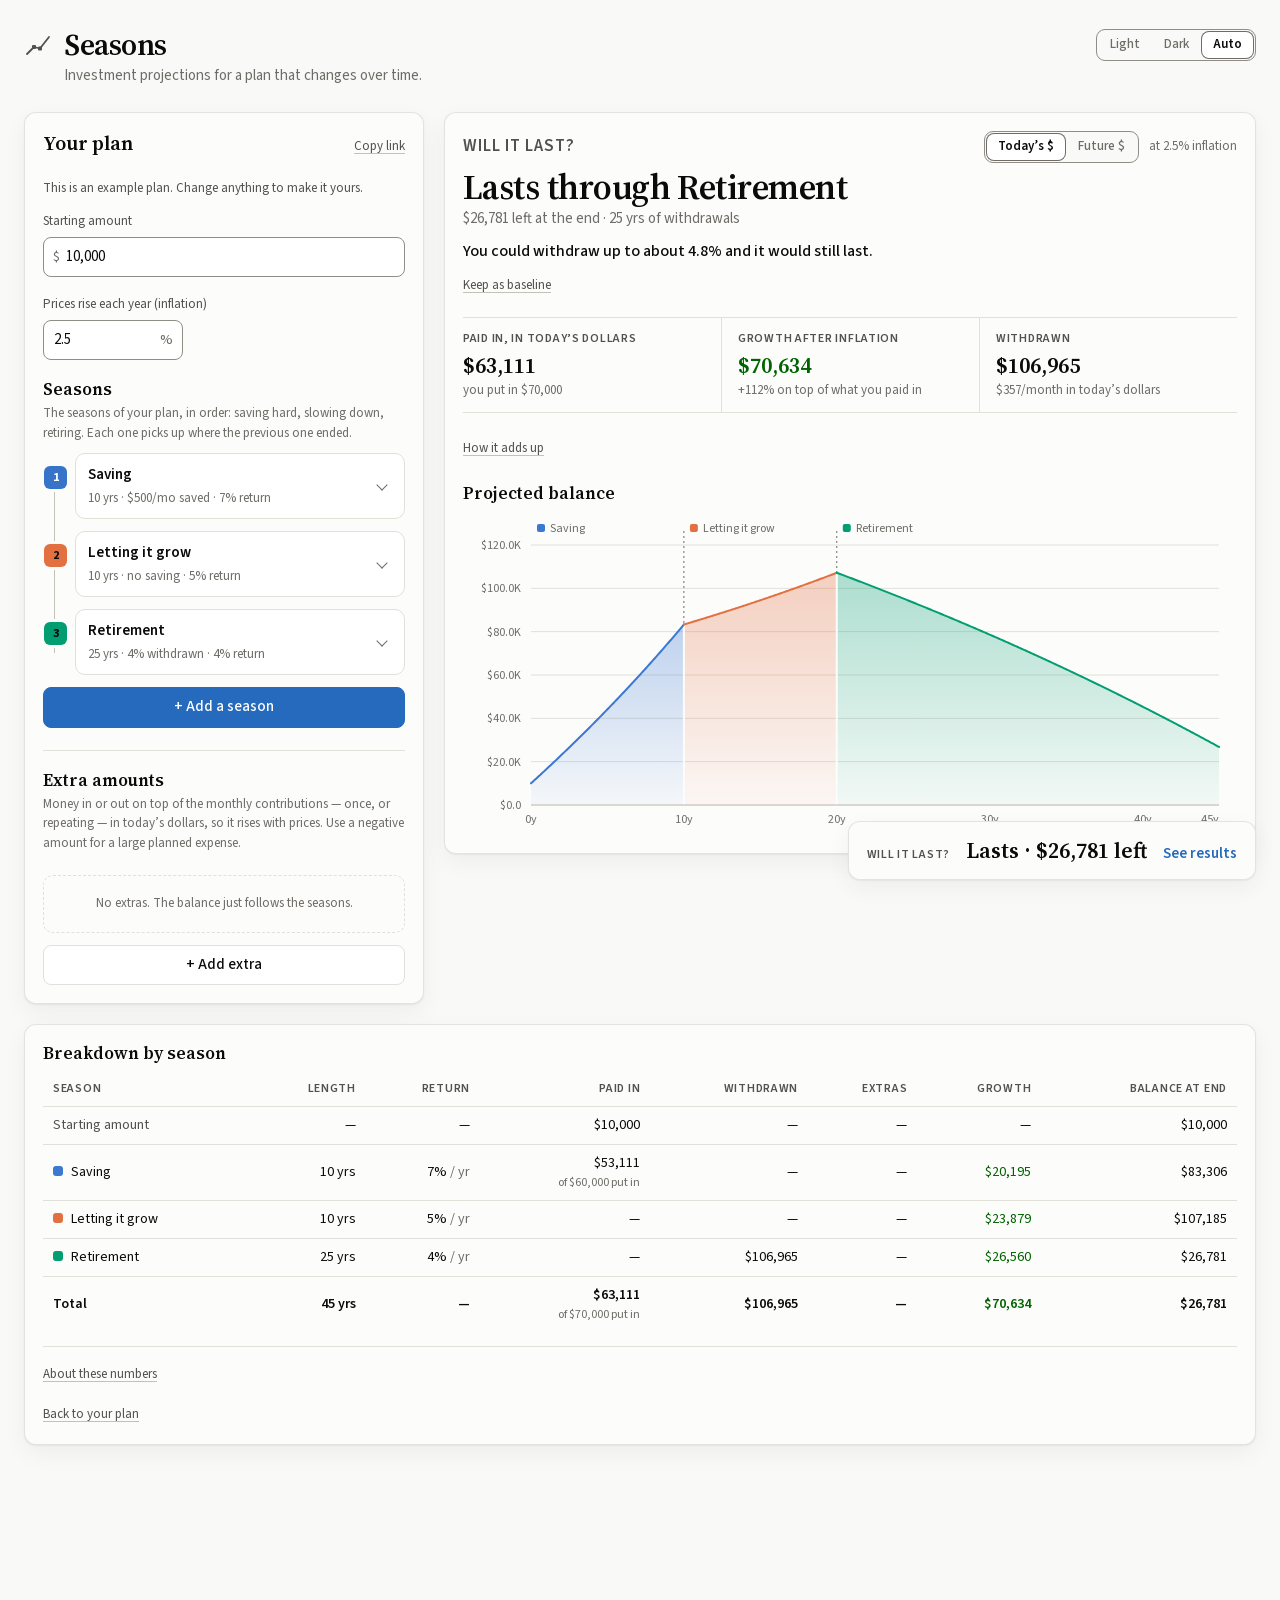
==== index.html @ 6a48aa58 "Fix critique #21 P2: one clock for when (anchored At and the baseline run-out in season terms) Co-Au" ====
<!doctype html>
<html lang="en">
<head>
<meta charset="utf-8">
<meta name="viewport" content="width=device-width, initial-scale=1">
<title>Seasons · Investment projection calculator</title>
<meta name="description" content="Investment projections for a plan that changes over time: save in phases, add lump sums, see where you end up.">
<link rel="preload" href="fonts/source-sans-3-latin.woff2" as="font" type="font/woff2" crossorigin>
<link rel="preload" href="fonts/source-serif-4-latin.woff2" as="font" type="font/woff2" crossorigin>
<!-- ?v= busts browser caches: bump it whenever CSS or JS changes (see CLAUDE.md). -->
<link rel="stylesheet" href="styles.css?v=2026-10-29.7">
<!-- Blocking on purpose: stamps the theme before first paint. -->
<script src="js/theme.js?v=2026-10-29.7"></script>
</head>
<body>

<!-- First Tab stop: straight to the answer, past every season card. -->
<a class="skip-link" href="#results">Skip to results</a>

<!-- A notebook cover, not a toolbar: the name sits on the page itself. -->
<header class="masthead">
  <div class="brand">
    <!-- One line, bending where the plan changes season. Neutral ink: hue means "which period". -->
    <svg class="brand-mark" viewBox="0 0 28 28" width="28" height="28" aria-hidden="true">
      <path d="M3 23 L10 16 L16 17.5 L25 6" fill="none" stroke="currentColor" stroke-width="1.8"
            stroke-linecap="round" stroke-linejoin="round"/>
      <rect x="8" y="14" width="4" height="4" rx="1" fill="currentColor"/>
      <rect x="14" y="15.5" width="4" height="4" rx="1" fill="currentColor"/>
    </svg>
    <h1>Seasons<span class="sr-only">, an investment projection calculator</span></h1>
  </div>
  <p class="tagline">Investment projections for a plan that changes over time.</p>
  <div class="segmented" id="theme-toggle" role="group" aria-label="Color theme">
    <button type="button" data-theme-choice="light" title="Light theme">Light</button>
    <button type="button" data-theme-choice="dark" title="Dark theme">Dark</button>
    <button type="button" data-theme-choice="system" title="Follow the system setting">Auto</button>
  </div>
</header>

<main class="layout">
<!-- The two columns get their own grid, so the pinned results column stops where the plan ends. -->
<div class="layout-cols">

  <section class="panel setup" id="plan" tabindex="-1" aria-labelledby="setup-h">
    <div class="panel-head">
      <h2 id="setup-h">Your plan</h2>
      <span class="panel-actions">
        <button id="undo-link" class="link-btn" type="button" hidden>Undo</button>
        <button id="share-link" class="link-btn" type="button" title="Copy a link that opens this plan (nothing is uploaded)">Copy link</button>
        <button id="reset-btn" class="link-btn" type="button">Start from the example</button>
      </span>
    </div>
    <p class="example-note" id="example-note" hidden>This is an example plan. Change anything to make it yours.</p>
    <!-- While a shared link's plan is on screen, or your own is kept aside after editing one. -->
    <p class="example-note shared-note" id="shared-note" hidden>
      <span id="shared-note-text"></span>
      <button type="button" class="link-btn" id="shared-back">Back to your own plan</button>
      <button type="button" class="link-btn" id="shared-forget" hidden>Forget my old plan</button>
    </p>

    <label class="field">
      <span class="field-label">Starting amount</span>
      <span class="money">
        <span class="affix">$</span>
        <!-- Text, not number: so it can show thousands separators. Formatted on blur. -->
        <input id="starting-amount" type="text" inputmode="decimal" autocomplete="off">
      </span>
    </label>

    <!-- A plan assumption, so it lives with the plan: withdrawals rise with it, and today's dollars use it. -->
    <label class="field inflation-row" id="inflation-field">
      <span class="field-label">Prices rise each year (inflation)</span>
      <span class="pct"><span class="affix">%</span>
        <input id="inflation" type="number" step="0.1" min="0" inputmode="decimal">
      </span>
    </label>

    <div class="periods-head">
      <h3>Seasons</h3>
      <p class="hint">The seasons of your plan, in order: saving hard, slowing down, retiring. Each one picks up where the previous one ended.</p>
    </div>

    <ol id="period-list" class="period-list"></ol>
    <p id="period-empty" class="empty-note" hidden>No seasons yet. Add one to start projecting.</p>

    <button id="add-period" class="btn btn-primary" type="button">+ Add a season</button>

    <div class="periods-head windfall-head">
      <h3>Extra amounts</h3>
      <p class="hint">Money in or out on top of the monthly contributions — once, or repeating — in today&rsquo;s dollars, so it rises with prices. Use a negative amount for a large planned expense.</p>
    </div>

    <ol id="windfall-list" class="windfall-list"></ol>
    <p id="windfall-empty" class="empty-note" hidden>No extras. The balance just follows the seasons.</p>

    <button id="add-windfall" class="btn btn-block" type="button">+ Add extra</button>
  </section>

  <section class="panel results" id="results" tabindex="-1" aria-labelledby="results-h">
    <h2 id="results-h" class="sr-only">Results</h2>

    <div class="hero">
      <div class="hero-top">
        <h3 class="hero-label" id="final-label">Final amount</h3>
        <!-- Amounts in today's money by default: a future dollar buys less. -->
        <div class="money-mode">
          <div class="segmented" id="money-mode" role="group" aria-label="Show amounts in">
            <button type="button" data-money="today" title="Adjusted for inflation: what the money would buy now">Today&rsquo;s $</button>
            <button type="button" data-money="future" title="The dollar amounts on the day you reach them">Future $</button>
          </div>
          <span class="money-note" id="money-note"></span>

        </div>
      </div>
      <div class="hero-value" id="final-amount">$0</div>
      <div class="hero-sub" id="final-sub">after 0 mo</div>
      <p class="hero-warn" id="depletion-warn" hidden></p>
      <!-- What would change the outcome: how much a plan could withdraw, or what would make it last. -->
      <p class="lever" id="lever-note" hidden></p>
      <div class="baseline-row">
        <button type="button" class="link-btn" id="keep-baseline">Keep as baseline</button>
        <span class="baseline-delta" id="baseline-delta" hidden></span>
        <button type="button" class="link-btn" id="clear-baseline" hidden>Clear baseline</button>
      </div>
    </div>

    <div class="kpis">
      <!-- Each figure is a labelled group, so a screen reader hears "Total growth, $70,634" rather than one run of text. -->
      <div class="kpi" role="group" aria-labelledby="kpi-paid-label">
        <div class="kpi-label" id="kpi-paid-label">Total paid in</div>
        <div class="kpi-value" id="kpi-contributed">$0</div>
        <div class="kpi-note" id="kpi-contributed-note">starting amount + contributions</div>
      </div>
      <div class="kpi" role="group" aria-labelledby="kpi-growth-label">
        <div class="kpi-label" id="kpi-growth-label">Total growth</div>
        <div class="kpi-value" id="kpi-growth">$0</div>
        <div class="kpi-note" id="kpi-growth-note">&nbsp;</div>
      </div>
      <div class="kpi" role="group" aria-labelledby="kpi-third-label">
        <div class="kpi-label" id="kpi-third-label">Monthly income</div>
        <div class="kpi-value" id="kpi-income">$0</div>
        <div class="kpi-note" id="kpi-income-note">under the 4% rule</div>
      </div>
    </div>
    <!-- The row added up, in the page's money, so the figures reconcile on screen. -->
    <details class="why kpi-sum-wrap" id="kpi-sum-wrap" hidden>
      <summary>How it adds up</summary>
      <p class="kpi-sum" id="kpi-sum"></p>
    </details>

    <figure class="chart-block">
      <figcaption class="chart-title">Projected balance</figcaption>
      <!-- Focusable: arrow keys walk the readout a year at a time (Shift: a month), Home/End jump to the ends. -->
      <div id="chart" class="chart" tabindex="0" role="group" aria-roledescription="chart" aria-label="Projected balance" aria-describedby="chart-keys"></div>
      <p class="sr-only" id="chart-live" aria-live="polite"></p>
      <p class="sr-only" id="chart-keys">Use the left and right arrow keys to read the balance year by year.</p>
      <div id="legend" class="legend"></div>
      <div id="extras-legend" class="extras-legend" hidden></div>
    </figure>


  </section>

</div>

  <!-- The breakdown spans both columns, so the results column stays short enough to pin beside the plan. -->
  <section class="panel details" aria-labelledby="details-h">
    <h2 id="details-h" class="details-title">Breakdown by season</h2>
    <div class="table-wrap">
      <table class="breakdown">
        <caption class="sr-only">Breakdown by season</caption>
        <thead id="breakdown-head"></thead>
        <tbody id="breakdown-body"></tbody>
      </table>
    </div>
    <!-- Background reading lives with the breakdown, so the pinned results column stays one screen tall. -->
    <div id="withdrawal-note" class="withdrawal-note"></div>
    <!-- The way back up for keyboard users who skipped to the results. -->
    <a class="back-link link-btn" href="#plan">Back to your plan</a>
  </section>

</main>

<!-- Narrow screens only: the result stays in reach while the plan is edited. -->
<a class="result-bar" id="result-bar" href="#results" hidden>
  <span class="result-bar-label">Final amount</span>
  <span class="result-bar-value" id="result-bar-value">$0</span>
  <span class="result-bar-go">See results</span>
</a>

<div class="toast" id="toast" hidden>
  <span id="toast-text"></span>
  <button type="button" class="toast-undo" id="toast-undo">Undo</button>
</div>

<!-- Announces the result after typing settles; visible results update live. -->
<p class="sr-only" id="live-summary" aria-live="polite"></p>
<!-- What a toast says, spoken from a region that is always present (the toast itself hides and shows). -->
<p class="sr-only" id="toast-live" role="status"></p>

<script src="js/calc.js?v=2026-10-29.7"></script>
<script src="js/chart.js?v=2026-10-29.7"></script>
<script src="js/app.js?v=2026-10-29.7"></script>
</body>
</html>
---- styles.css ----
/* Type. Two faces from one superfamily: Source Serif 4 sets the figures and
   headings (the ledger in the notebook), Source Sans 3 everything else. Both are
   variable, self-hosted latin subsets, so the page still works offline and over
   file://. SIL Open Font License, see fonts/OFL.txt. */
@font-face {
  font-family: "Source Sans 3";
  src: url("fonts/source-sans-3-latin.woff2") format("woff2");
  font-weight: 400 700; font-style: normal; font-display: swap;
}
@font-face {
  font-family: "Source Serif 4";
  src: url("fonts/source-serif-4-latin.woff2") format("woff2");
  font-weight: 400 700; font-style: normal; font-display: swap;
}

/* Tokens. Series colors deliberately live in js/chart.js, not here — one source
   of truth for the palette, used by the chart, the swatches and the legend. */
:root {
  color-scheme: light;
  --page:      #f9f9f7;
  --surface:   #fcfcfb;
  --ink:       #0b0b0b;
  --ink-2:     #52514e;
  --muted:     #6e6c66;
  --line:      #e1e0d9;
  --axis:      #c3c2b7;
  --field:     #ffffff;
  --field-line:#8f8d86;  /* a field's edge: 3:1 against what it sits on, unlike --line */
  --accent:    #2a78d6;
  --accent-ink:#ffffff;
  --good:      #006300;
  --bad:       #d03b3b;
  --ring:      rgba(11, 11, 11, 0.10);
  --shadow:    0 1px 2px rgba(11, 11, 11, 0.06), 0 8px 24px rgba(11, 11, 11, 0.05);

  --radius-focus: 4px;   /* focus ring on text-only controls */

  --font-ui:     "Source Sans 3", system-ui, -apple-system, "Segoe UI", sans-serif;
  --font-figure: "Source Serif 4", Georgia, "Times New Roman", serif;
  /* One size per role. */
  --text-caps:    12px;  /* uppercase labels, chart axes */
  --text-note:    13px;  /* field labels, hints, notes, legend, tooltip */
  --text-data:    14px;  /* table cells, affixes, unit pickers */
  --text-body:    15px;  /* body, inputs, buttons */
  --text-title:   17px;  /* section heads, chart title */
  --text-heading: 20px;  /* panel titles, app name */
  --text-figure:  22px;  /* summary figures */
  --text-display: 46px;  /* the final amount, only */
  --text-mast:    30px;  /* the product name in the masthead, only */
}
/* theme.js always stamps an explicit data-theme, so the dark palette needs
   declaring exactly once — no duplicate block under a media query. */
:root[data-theme="dark"] {
  color-scheme: dark;
  --page:      #0d0d0d;
  --surface:   #1a1a19;
  --ink:       #ffffff;
  --ink-2:     #c3c2b7;
  --muted:     #898781;
  --line:      #2c2c2a;
  --axis:      #383835;
  --field:     #131312;
  --field-line:#6a6964;
  --accent:    #3987e5;
  --accent-ink:#0b0b0b;
  --good:      #0ca30c;
  --bad:       #e66767;
  --ring:      rgba(255, 255, 255, 0.10);
  --shadow:    none;
}

* { box-sizing: border-box; }

html { scroll-behavior: smooth; }
@media (prefers-reduced-motion: reduce) { html { scroll-behavior: auto; } }

/* Browser surfaces carry the palette too. */
::selection { background: color-mix(in srgb, var(--accent) 24%, transparent); }
input, select { caret-color: var(--accent); accent-color: var(--accent); }

body {
  margin: 0;
  background: var(--page);
  color: var(--ink);
  font: var(--text-body)/1.5 var(--font-ui);
  -webkit-font-smoothing: antialiased;
}

.sr-only {
  position: absolute; width: 1px; height: 1px; padding: 0; margin: -1px;
  overflow: hidden; clip: rect(0 0 0 0); white-space: nowrap; border: 0;
}

/* --- chrome --- */
/* --- masthead: the name on the page, aligned to the layout's edge --- */
/* Name and theme switch share the first row; the tagline gets a row of its own,
   indented to the name, so a narrow screen never squeezes it beside the switch. */
.masthead {
  display: grid; grid-template-columns: minmax(0, 1fr) auto; column-gap: 16px; align-items: center;
  max-width: 1400px; margin: 0 auto; padding: 28px 24px 4px;
}
.brand { display: flex; align-items: center; gap: 12px; min-width: 0; }
.brand-mark { flex: none; color: var(--ink-2); }
.masthead h1 {
  margin: 0; font-family: var(--font-figure); font-size: var(--text-mast);
  font-weight: 600; line-height: 1.1; letter-spacing: -0.015em;
}
.tagline {
  grid-column: 1 / -1; grid-row: 2; margin: 4px 0 0 40px;
  font-size: var(--text-body); color: var(--muted); text-wrap: pretty;
}
.masthead .segmented { grid-column: 2; grid-row: 1; }
@media (max-width: 900px) {
  .masthead { padding: 20px 16px 0; }
}

.panel-head { display: flex; flex-wrap: wrap; align-items: baseline; justify-content: space-between; gap: 4px 12px; margin-bottom: 16px; }
.panel-head h2 { margin: 0; white-space: nowrap; }
/* Undo joining Copy link and the reset button outgrows a phone's row: the actions wrap, never overflow. */
.panel-actions { display: flex; flex-wrap: wrap; justify-content: flex-end; gap: 0 14px; align-items: baseline; }

/* Visible only when focused: the first Tab stop jumps to the results. */
.skip-link {
  position: absolute; left: 16px; top: -48px; z-index: 30;
  padding: 8px 12px; border-radius: 8px;
  background: var(--surface); color: var(--ink);
  font-weight: 600; text-decoration: none;
}
/* The shadow only while shown: off-screen, its blur bled a smudge into the top-left corner. */
.skip-link:focus { top: 12px; outline: 2px solid var(--accent); outline-offset: 2px; box-shadow: var(--shadow); }
.results:focus, .setup:focus { outline: none; }
.back-link { display: inline-block; margin-top: 16px; }
/* Desktop: the results column (answer, figures, chart) stays beside whichever
   season you are editing. The breakdown lives in its own panel below both
   columns, so the pinned column fits on one screen. Short windows scroll normally. */
@media (min-width: 901px) and (min-height: 760px) {
  .results { position: sticky; top: 16px; }
  /* Taller than the window (an open disclosure): pinning would hide its end, so it scrolls. */
  .results.unpinned { position: static; }
}
/* A quiet text action: underlined in the ruled-line tone, firming on hover. */
.link-btn {
  flex: none; padding: 2px 0; font: inherit; font-size: var(--text-note); color: var(--ink-2);
  background: none; border: none; border-radius: var(--radius-focus); cursor: pointer;
  text-decoration: underline; text-decoration-color: var(--axis); text-underline-offset: 3px;
}
.link-btn:hover { color: var(--ink); text-decoration-color: currentColor; }

/* Headings and figures share the serif; figures always line up in columns. */
h1, h2, h3, .chart-title { text-wrap: balance; }
.hero-value, .kpi-value, .tip-value, .result-bar-value {
  font-family: var(--font-figure);
  font-variant-numeric: lining-nums tabular-nums;
}

.layout {
  display: grid; gap: 20px;
  /* Bottom padding clears the pinned result bar. */
  padding: 20px 24px 96px;
  max-width: 1400px;
  margin: 0 auto;
}
.layout-cols {
  display: grid;
  grid-template-columns: minmax(340px, 400px) minmax(0, 1fr);
  gap: 20px;
  align-items: start;
}
/* Desktop: room under the breakdown, so the toast and result card never sit on it at the page bottom. */
@media (min-width: 901px) { .layout { padding-bottom: 180px; } }
@media (max-width: 900px) {
  /* Bottom padding clears the pinned result bar. */
  .layout { padding: 16px 16px 96px; }
  .layout-cols { grid-template-columns: minmax(0, 1fr); }
}

.layout > *, .layout-cols > * { min-width: 0; }

.panel {
  background: var(--surface);
  border: 1px solid var(--ring);
  border-radius: 12px;
  padding: 18px;
  box-shadow: var(--shadow);
}
.panel h2 { margin: 0 0 16px; font-family: var(--font-figure); font-size: var(--text-heading);
            font-weight: 600; line-height: 1.2; }
.panel h3 { margin: 0; font-family: var(--font-figure); font-size: var(--text-title); font-weight: 600; line-height: 1.3; }

/* --- form basics --- */
.field { display: block; margin-bottom: 18px; }
.field-label { display: block; font-size: var(--text-note); color: var(--ink-2); margin-bottom: 5px; }

input[type="number"], input[type="text"], select {
  width: 100%;
  padding: 8px 10px;
  font: inherit;
  color: var(--ink);
  background: var(--field);
  border: 1px solid var(--field-line);
  border-radius: 8px;
  font-variant-numeric: tabular-nums;
}
input[type="text"] { font-variant-numeric: normal; }
/* No spin arrows: WebKit draws them over the digits, and they crowd the affixes
   and unit pickers. Arrow keys still step the value. */
input[type="number"] { -moz-appearance: textfield; appearance: textfield; }
input[type="number"]::-webkit-inner-spin-button,
input[type="number"]::-webkit-outer-spin-button { -webkit-appearance: none; margin: 0; }
input:focus-visible, select:focus-visible, button:focus-visible {
  outline: 2px solid var(--accent); outline-offset: 1px;
}

/* Money / percent inputs with a fixed affix. */
.money, .pct { position: relative; display: block; }
.money .affix, .pct .affix {
  position: absolute; top: 50%; transform: translateY(-50%);
  color: var(--muted); font-size: var(--text-data); pointer-events: none;
}
.money .affix { left: 10px; }
.money input { padding-left: 22px; }
.pct .affix { right: 10px; }
.pct input { padding-right: 24px; }

.btn {
  font: inherit; font-weight: 500; cursor: pointer;
  border-radius: 8px; border: 1px solid var(--line);
  padding: 8px 14px; background: var(--field); color: var(--ink);
}
.btn:hover { border-color: var(--axis); }
.btn-primary { background: var(--accent); border-color: var(--accent); color: var(--accent-ink); width: 100%; }
.btn-primary:hover { filter: brightness(1.06); }
/* Light theme: white on the raw accent is 4.4:1, so the fill steps one shade
   deeper. Dark ink on the dark-theme accent already clears AA. */
:root:not([data-theme="dark"]) .btn-primary {
  background: color-mix(in srgb, var(--accent) 88%, #000);
  border-color: color-mix(in srgb, var(--accent) 88%, #000);
}
.btn-block { width: 100%; }


.segmented {
  display: flex; gap: 2px; padding: 2px;
  border: 1px solid var(--field-line); border-radius: 9px; background: var(--page);
}
.segmented button {
  white-space: nowrap;
  height: 26px; padding: 0 11px; line-height: 1;
  display: grid; place-items: center; font: inherit; font-size: var(--text-note); font-weight: 500;
  border: none; border-radius: 7px; background: transparent;
  color: var(--muted); cursor: pointer;
}
@media (hover: hover) { .segmented button:hover { color: var(--ink); } }
.segmented button[aria-pressed="true"] {
  /* Field and track sit close in both themes, so the chosen segment is marked by a
     Faded Pencil ring (3:1+ against the track) and weight, not by its fill. */
  background: var(--field); color: var(--ink); box-shadow: 0 0 0 1px var(--muted); font-weight: 600;
}

.hint, .empty-note { color: var(--muted); font-size: var(--text-note); margin: 4px 0 0; text-wrap: pretty; }
.empty-note { padding: 18px; text-align: center; border: 1px dashed var(--line);
              border-radius: 10px; margin-bottom: 12px; }

/* --- period cards --- */
.periods-head { display: flex; flex-direction: column; margin-bottom: 10px; }
 /* The periods read as one sequence: a ruled spine runs down the left, and each
   period hangs off it at a numbered node in its own color. */
.period-list {
  list-style: none; margin: 0 0 12px; padding: 0 0 0 32px;
  display: grid; gap: 12px; position: relative;
}
.period-list::before {
  content: ""; position: absolute; left: 11px; top: 22px; bottom: 22px;
  width: 1px; background: var(--axis);
}
.period-list:has(> .period:only-child)::before { display: none; }

.period {
  position: relative;
  border: 1px solid var(--line);
  border-radius: 10px;
  padding: 12px;
  background: var(--field);
}
.period-node {
  position: absolute; left: -32px; top: 13px;
  width: 23px; height: 23px; border-radius: 6px;
  background: var(--node-fill, var(--period-color, var(--accent))); color: var(--node-ink, #fff);
  box-shadow: 0 0 0 3px var(--surface);
  font-size: var(--text-caps); font-weight: 700; display: grid; place-items: center;
  font-variant-numeric: tabular-nums;
}
.period-head { display: flex; flex-wrap: wrap; align-items: center; gap: 6px; margin-bottom: 10px; }
.period-head input[type="text"] { flex: 1; min-width: 0; padding: 5px 8px; font-weight: 600; }
.period-head .danger { margin-left: 6px; }
/* Closes the open card back to its row; a word, since a chevron would read as "move up". */
.period-head .done-btn { margin-left: 4px; font-weight: 600; }
.period-range {
  order: 9; flex-basis: 100%;
  margin: -2px 0 0; font-size: var(--text-note); color: var(--muted);
  font-variant-numeric: tabular-nums;
}

/* The collapsed season row: name, then its numbers. */
.card-summary { display: none; }
.range-short { display: none; }
/* Every season but the one being edited collapses to its summary row, at every width. */
.period.collapsed > :not(.period-node):not(.card-summary) { display: none; }
.period.collapsed .card-summary {
  display: flex; flex-direction: column; align-items: flex-start; gap: 2px; position: relative;
  width: 100%; min-height: 44px; padding: 2px 28px 2px 0; text-align: left;
  background: none; border: none; color: var(--ink); font: inherit; cursor: pointer; border-radius: 6px;
}
.period.collapsed { padding-top: 8px; padding-bottom: 8px; }
.period.collapsed .period-node { top: 12px; }
@media (hover: hover) { .period.collapsed .card-summary:hover .card-summary-name { text-decoration: underline; text-decoration-color: var(--axis); text-underline-offset: 3px; } }
.card-summary-name { font-weight: 600; overflow-wrap: anywhere; }
/* A quiet chevron: the row opens. Neutral ink, drawn in CSS. */
.period.collapsed .card-summary::after {
  content: ""; position: absolute; right: 6px; top: 50%; width: 7px; height: 7px; margin-top: -5px;
  border-right: 1.5px solid var(--muted); border-bottom: 1.5px solid var(--muted); transform: rotate(45deg);
}
.period.capped .card-summary-meta, .period.rate-odd .card-summary-meta { color: var(--bad); }
/* Placeholders in Faded Pencil, not the browser's grey (4:1 on the dark field). */
input::placeholder { color: var(--muted); opacity: 1; }
/* "Withdraw %" and "Withdraw $" differ by one glyph: give the glyph weight so they don't blur. */
.flow-unit { font-weight: 700; font-family: var(--font-figure); margin-left: 1px; }
.card-summary-meta { font-size: var(--text-note); color: var(--muted); font-variant-numeric: tabular-nums; }
.card-summary:focus-visible { outline: 2px solid var(--accent); outline-offset: 2px; }
.icon-btn {
  flex: none; width: 26px; height: 26px; padding: 0; line-height: 1;
  display: grid; place-items: center;
  border: 1px solid var(--line); border-radius: 6px;
  background: transparent; color: var(--ink-2); cursor: pointer;
}
.icon-btn svg { display: block; }
/* Hover only where there is real hover: on touch it sticks to the next card's button after a delete. */
@media (hover: hover) {
  .icon-btn:hover:not(:disabled) { border-color: var(--axis); color: var(--ink); }
  .icon-btn.danger:hover { color: var(--bad); border-color: var(--bad); }
}
.icon-btn:disabled { opacity: 0.3; cursor: default; }

.period-grid { display: grid; grid-template-columns: minmax(0, 1fr) minmax(0, 1fr); gap: 10px; }
.period-grid .field { margin: 0; }
.period-grid .wide { grid-column: 1 / -1; }
/* Save / Withdraw beside the monthly amount: the direction is a choice, the amount stays positive. */
/* The choice on its own full-width row, the amount on the row below: the same
   layout for Save, Withdraw % and Withdraw $, at every width. */
.flow-row { display: flex; flex-direction: column; gap: 8px; }
.flow-row .segmented button { flex: 1; }
.breakdown .typed.short { color: var(--bad); }
.inflation-row .pct { max-width: 140px; }
.flow-row .segmented button { height: auto; min-height: 30px; padding: 0 6px; }
/* A grid would stack "Withdraw" and its glyph as two rows; one inline run keeps them on one line. */
.flow-row .segmented button { display: flex; align-items: center; justify-content: center; }
/* On a card the track and the pressed segment are both near-white, so the
   choice is marked with a Ledger Blue tint instead. */
.flow-row .segmented button[aria-pressed="true"] {
  background: color-mix(in srgb, var(--accent) 14%, var(--field));
  box-shadow: 0 0 0 1.5px var(--accent);
  color: var(--ink);
}
.flow-row .unit-field { flex: 1; min-width: 0; }
/* The amount box fills the row's height, so its picker divider never overhangs. */
.flow-row .unit-field, .flow-row .money, .flow-row .pct { display: flex; }
.flow-row .unit-field input, .flow-row .money input, .flow-row .pct input { flex: 1; min-width: 0; }
.flow-row .money { flex: 1; min-width: 0; }

/* Years / months picker set inside a time field, divided by a hairline. */
.unit-field { position: relative; display: block; }
.unit-field input { padding-right: 86px; }
.unit-select { position: absolute; top: 1px; right: 1px; bottom: 1px; display: flex; }
.unit-select::after {
  content: ""; position: absolute; right: 11px; top: 50%; width: 5px; height: 5px;
  margin-top: -4px; pointer-events: none; color: var(--muted);
  border-right: 1.5px solid currentColor; border-bottom: 1.5px solid currentColor;
  transform: rotate(45deg);
}
.unit-select select {
  width: auto; height: 100%; padding: 0 26px 0 10px;
  -webkit-appearance: none; appearance: none;
  background: transparent; color: var(--ink-2); font-size: var(--text-data); cursor: pointer;
  border: none; border-left: 1px solid var(--line); border-radius: 0 7px 7px 0;
}
.unit-select select:hover { color: var(--ink); }
.months-note { color: var(--muted); font-size: var(--text-note); white-space: nowrap; }

.apy-note { color: var(--muted); font-size: var(--text-note); margin: -4px 0 0; font-variant-numeric: tabular-nums; }

/* Settings most people never need: compounding, the effective yield, color. */
.more { margin-top: 10px; }
.more summary {
  /* 24px tall at least, for a mouse too (WCAG 2.5.8); touch raises it to 44 below. */
  display: flex; align-items: center; gap: 6px; width: fit-content; min-height: 24px;
  list-style: none; cursor: pointer; font-size: var(--text-note); color: var(--ink-2);
  border-radius: var(--radius-focus);
}
.more summary::-webkit-details-marker { display: none; }
.more summary::before {
  content: ""; align-self: center; width: 5px; height: 5px; margin: 0 2px;
  border-right: 1.5px solid currentColor; border-bottom: 1.5px solid currentColor;
  transform: rotate(-45deg);
}
.more[open] summary::before { transform: rotate(45deg); }
.more summary:hover { color: var(--ink); }
.more summary:focus-visible { outline: 2px solid var(--accent); outline-offset: 2px; }
.more-sum { color: var(--muted); font-size: var(--text-note); }
.more-body { display: grid; gap: 10px; margin-top: 10px; }
.more-body .field { margin: 0; }
.warn-note { color: var(--bad); font-size: var(--text-note); margin-top: 6px; }

/* --- swatches --- */
.swatches { display: flex; gap: 6px; flex-wrap: wrap; }
.swatch {
  width: 22px; height: 22px; border-radius: 6px; cursor: pointer;
  border: 2px solid transparent; padding: 0;
  box-shadow: inset 0 0 0 1px var(--ring);
}
.swatch[aria-pressed="true"] { border-color: var(--ink); }

/* --- results --- */
.results { display: grid; grid-template-columns: minmax(0, 1fr); gap: 20px; }
.hero { display: grid; gap: 2px; }
.hero-top { display: flex; align-items: center; justify-content: space-between; gap: 8px 16px; flex-wrap: wrap; }
.money-mode { display: flex; align-items: center; gap: 10px; flex-wrap: wrap; }
.inflation { display: flex; align-items: center; gap: 6px; font-size: var(--text-note); color: var(--ink-2); }
.inflation[hidden] { display: none; }
.inflation .pct { width: 72px; }
.inflation input { padding: 4px 22px 4px 8px; }
.hero-value.short { color: var(--bad); }
.hero-warn { margin: 6px 0 0; max-width: 62ch; font-size: var(--text-body); font-weight: 600; color: var(--bad); text-wrap: pretty; }
.hero-warn[hidden] { display: none; }
.baseline-row { display: flex; align-items: baseline; flex-wrap: wrap; gap: 4px 14px; margin-top: 8px; }
/* Phones: the answer comes straight after its label; the money switch follows the lever. The
   summary figures become compact rows (label and value on one line), not a screen of stacked cells. */
@media (max-width: 560px) {
  .hero { display: flex; flex-direction: column; }
  .hero-top { display: contents; }
  .hero > .money-mode, .hero-top > .money-mode { order: 1; margin-top: 10px; }
  .baseline-row { order: 2; }
  .kpi { display: grid; grid-template-columns: minmax(0, 1fr) auto; column-gap: 12px; align-items: baseline; }
  .kpi-label { grid-column: 1; grid-row: 1; }
  .kpi-value { grid-column: 2; grid-row: 1; margin-top: 0; text-align: right; }
  .kpi-note { grid-column: 1 / -1; }
}
.baseline-delta { font-size: var(--text-note); font-weight: 600; color: var(--ink-2); font-variant-numeric: tabular-nums; }
.baseline-delta { font-weight: 400; color: var(--muted); }
.baseline-delta .up { font-weight: 600; color: var(--good); }
.baseline-delta .down { font-weight: 600; color: var(--bad); }

/* "Will it last?" answers in words, so the display figure gives way a little. */
.hero-value.answer { font-size: calc(var(--text-display) * 0.78); line-height: 1.1; text-wrap: balance; }
/* What would change the outcome: one plain sentence under the answer. */
/* The lever is the second thing to read after the answer: Graphite, a step up from body. */
.lever { margin: 8px 0 0; max-width: 62ch; font-size: 16px; font-weight: 500; line-height: 1.45; color: var(--ink); text-wrap: pretty; }
.lever[hidden] { display: none; }
.baseline-delta[hidden], .link-btn[hidden] { display: none; }

/* Under the plan title while the page still shows the untouched example. */
.example-note {
  margin: -8px 0 14px; font-size: var(--text-note); color: var(--ink-2); text-wrap: pretty;
}
.example-note[hidden] { display: none; }
.field-aside { color: var(--muted); }
.field-note.wide { grid-column: 1 / -1; margin: -2px 0 0; }
.field-note { display: block; margin-top: 5px; font-size: var(--text-note); color: var(--muted); text-wrap: pretty; }
.hint-more { display: inline; }
.hint-more summary {
  /* Inline padding grows the target to 24px without spreading the hint's lines. */
  display: inline; padding: 3px 0; cursor: pointer; color: var(--ink-2); list-style: none; border-radius: var(--radius-focus);
  text-decoration: underline; text-decoration-color: var(--axis); text-underline-offset: 3px;
}
.hint-more summary::-webkit-details-marker { display: none; }
.hint-more summary:focus-visible { outline: 2px solid var(--accent); outline-offset: 2px; }
.hint-more[open] summary { display: block; margin-bottom: 4px; }

/* Past the 100-year cap a season gets no time: keep its name and why, drop the inputs. */
.period.capped .period-grid, .period.capped .more { display: none; }

/* A ninth season shares a hue with an earlier one: hollow node, so they never read as one season. */
.period.color-reused .period-node {
  background: var(--surface); color: var(--ink);
  box-shadow: inset 0 0 0 2px var(--period-color), 0 0 0 3px var(--surface);
}

.field-note strong { color: var(--ink); font-weight: 600; font-variant-numeric: tabular-nums; }
.panel .hero-label { margin: 0; font-family: var(--font-ui); line-height: 1.4; }
.hero-label { font-size: var(--text-caps); font-weight: 600; color: var(--ink-2); text-transform: uppercase; letter-spacing: 0.06em; }
.hero-value { font-size: var(--text-display); font-weight: 600; letter-spacing: -0.015em; line-height: 1.05; margin-top: 2px;
              overflow-wrap: anywhere; }
.hero-sub { font-size: var(--text-body); color: var(--muted); }

 /* A ruled row, not three more cards inside the panel: hairlines above and below,
   and between the columns. */
.kpis {
  display: grid; grid-template-columns: repeat(3, minmax(0, 1fr));
  border-top: 1px solid var(--line); border-bottom: 1px solid var(--line);
}
.kpi { padding: 12px 16px; }
.kpi:first-child { padding-left: 0; }
.kpi + .kpi { border-left: 1px solid var(--line); }
@media (max-width: 560px) {
  .kpis { grid-template-columns: minmax(0, 1fr); }
  .kpi { padding: 10px 0; }
  .kpi + .kpi { border-left: none; border-top: 1px solid var(--line); }
}
.kpi-label { font-size: var(--text-caps); font-weight: 600; color: var(--ink-2); text-transform: uppercase; letter-spacing: 0.06em; }
.kpi-value { font-size: var(--text-figure); font-weight: 600; line-height: 1.2; margin-top: 4px; }
.kpi-value.up { color: var(--good); }
.kpi-value.down { color: var(--bad); }
.kpi-note { font-size: var(--text-note); color: var(--muted); margin-top: 2px; }
.kpi-sum-wrap { margin: -10px 0 0; font-size: var(--text-note); }
.kpi-sum-wrap[hidden] { display: none; }
.money-note { font-size: var(--text-note); color: var(--muted); }
.kpi-sum { margin: 6px 0 0; font-size: var(--text-note); color: var(--muted); font-variant-numeric: tabular-nums; text-wrap: pretty; }
.kpi-sum[hidden] { display: none; }
.panel .details-title { margin: 0 0 8px; font-family: var(--font-figure); font-size: var(--text-title); font-weight: 600; color: var(--ink); text-transform: none; letter-spacing: 0; }

/* --- chart --- */
.chart-block { margin: 0; }
.chart-title { font-family: var(--font-figure); font-size: var(--text-title); font-weight: 600; margin-bottom: 8px; }
.chart { position: relative; width: 100%; min-height: 320px; }
.chart:focus-visible { outline: 2px solid var(--accent); outline-offset: 4px; border-radius: 6px; }
.chart-svg { display: block; max-width: 100%; height: auto; touch-action: pan-y; }
.chart-empty {
  display: grid; place-items: center; height: 320px;
  color: var(--muted); border: 1px dashed var(--line); border-radius: 10px;
}
.chart-tooltip {
  position: absolute; pointer-events: none; z-index: 2;
  background: var(--surface); border: 1px solid var(--ring); border-radius: 8px;
  padding: 8px 10px; box-shadow: var(--shadow); white-space: nowrap;
  font-size: var(--text-note);
}
.tip-head { color: var(--muted); font-size: var(--text-caps); }
.tip-value { font-size: var(--text-title); font-weight: 600; margin: 1px 0 3px; }
.tip-period { display: flex; align-items: center; gap: 6px; color: var(--ink-2); }
.tip-dot { width: 9px; height: 9px; border-radius: 3px; flex: none; }

.legend { display: flex; flex-wrap: wrap; gap: 6px 16px; margin-top: 10px; }
.legend-item { display: flex; align-items: center; gap: 6px; font-size: var(--text-note); color: var(--ink-2); }
.legend[hidden] { display: none; }
.legend-meta { color: var(--muted); }
.legend-dash { color: var(--muted); flex: none; }
.tip-short { color: var(--bad); font-size: var(--text-note); font-weight: 600; }
.tip-baseline { color: var(--muted); font-size: var(--text-note); font-variant-numeric: tabular-nums; }
.legend-dot { width: 10px; height: 10px; border-radius: 3px; flex: none; }
/* A ninth season sharing a hue: hollow in the legend, dashed on the chart. */
.legend-dot.hollow { background: transparent !important; box-shadow: inset 0 0 0 2px currentColor; }

/* Extras key. Deliberately quieter than the period legend above it: they
   annotate the curve rather than being series of their own. */
.extras-legend {
  display: flex; flex-wrap: wrap; gap: 4px 16px;
  margin-top: 8px; padding-top: 8px; border-top: 1px dashed var(--line);
}
.extras-legend[hidden] { display: none; }
.extra-item { display: flex; align-items: center; gap: 6px; font-size: var(--text-note); color: var(--ink-2); }
.extra-meta { color: var(--muted); font-variant-numeric: tabular-nums; }

/* One-off named in the tooltip, under the balance and period lines. */
.tip-windfall {
  margin-top: 4px; padding-top: 4px; border-top: 1px solid var(--line);
  color: var(--ink-2); font-size: var(--text-note); font-variant-numeric: tabular-nums;
}

/* The 4% rule line under the chart: headline numbers, then the caveat on request. */
.withdrawal-note {
  margin: 14px 0 0;
  padding-top: 12px;
  border-top: 1px solid var(--line);
  font-size: var(--text-note);
  line-height: 1.6;
  color: var(--muted);
}
.withdrawal-note .lede { margin: 0; font-size: var(--text-body); color: var(--ink-2); max-width: 70ch; text-wrap: balance; }
.why { margin-top: 4px; }
.why summary {
  display: flex; align-items: center; min-height: 24px;
  width: fit-content; cursor: pointer; color: var(--ink-2);
  text-decoration: underline; text-decoration-color: var(--axis); text-underline-offset: 3px;
  list-style: none; border-radius: var(--radius-focus);
}
.why summary::-webkit-details-marker { display: none; }
.why summary:hover { color: var(--ink); }
.why summary:focus-visible { outline: 2px solid var(--accent); outline-offset: 2px; }
.why p { margin: 6px 0 0; max-width: 70ch; text-wrap: pretty; }
.withdrawal-note strong {
  color: var(--ink);
  font-weight: 600;
  font-variant-numeric: tabular-nums;
}

/* --- one-off amounts --- */
.windfall-head { margin-top: 22px; padding-top: 18px; border-top: 1px solid var(--line); }
.windfall-list { list-style: none; margin: 0 0 12px; padding: 0; display: grid; gap: 10px; }
.windfall {
  border: 1px solid var(--line); border-radius: 10px;
  padding: 12px; background: var(--surface);
}
.windfall-row { display: flex; align-items: center; gap: 8px; margin-bottom: 10px; }
.extra-glyph-wrap { display: flex; flex: none; }
.extra-glyph { display: block; overflow: visible; }
.windfall-row input[type="text"] { flex: 1; padding: 5px 8px; }
/* One field per row: two side by side left the "At" digits hidden under its unit picker. */
.windfall-grid { display: grid; grid-template-columns: minmax(0, 1fr); gap: 10px; }
.windfall-grid .field { margin: 0; }
.windfall-grid .wide { grid-column: 1 / -1; }
/* "From the start of Retirement" beside its offset; stacked when the card is narrow. */
.anchor-row { display: grid; grid-template-columns: minmax(0, 1.3fr) minmax(0, 1fr); gap: 8px; align-items: stretch; }
@media (max-width: 420px) { .anchor-row { grid-template-columns: minmax(0, 1fr); } }
.repeat-toggle {
  display: flex; align-items: center; gap: 7px; min-height: 24px;
  margin-top: 10px; font-size: var(--text-note); color: var(--ink-2); cursor: pointer;
}
.repeat-toggle input { accent-color: var(--accent); }
/* An explicit display would otherwise beat the [hidden] attribute. */
.repeat-fields { display: grid; grid-template-columns: minmax(0, 1fr); gap: 10px; margin-top: 8px; }
.repeat-fields[hidden] { display: none; }
.extra-toggles, .extra-choice { display: flex; flex-wrap: wrap; gap: 4px 18px; }
.extra-choice { margin-top: 0; }
/* The second Done, at the foot of an open card. */
.card-foot { display: flex; align-items: center; justify-content: space-between; gap: 16px; margin-top: 12px; }
.danger-link { color: var(--bad); text-decoration-color: color-mix(in srgb, var(--bad) 40%, transparent); }
.period.collapsed .card-foot { display: none; }
.rate-note { display: block; margin-top: 4px; color: var(--bad); }
.rate-note[hidden] { display: none; }
/* A native select drawn like the unit picker: same chevron, and it takes the field's height on touch. */
.select-wrap { position: relative; display: block; }
.select-wrap select { width: 100%; height: 100%; -webkit-appearance: none; appearance: none; padding-right: 30px; }
.select-wrap::after {
  content: ""; position: absolute; right: 12px; top: 50%; width: 5px; height: 5px;
  margin-top: -4px; pointer-events: none; color: var(--muted);
  border-right: 1.5px solid currentColor; border-bottom: 1.5px solid currentColor; transform: rotate(45deg);
}
.capped-row td { color: var(--muted); }
/* Phones: a unit picker leaves too little room for digits in a half-width field. */
@media (max-width: 420px) {
  .period-grid, .windfall-grid, .repeat-fields { grid-template-columns: minmax(0, 1fr); }
  /* The name gets the full row; reorder and delete drop beneath it. */
  .period-head { flex-wrap: wrap; }
  /* The name gets the full row; the range line and the buttons share the next. */
  .period-head input[type="text"] { flex-basis: 100%; }
  .period-range { order: 1; flex: 1; flex-basis: auto; margin: 0; }
  .range-long { display: none; }
  .range-short { display: inline; }
  .period-head .icon-btn, .period-head .done-btn { order: 2; }
  /* The choices summary moves under "More options" instead of squeezing beside it. */
  .more summary { flex-wrap: wrap; }
  /* The choices summary would orphan on its own line; the card shows them when opened. */
  .more-sum { display: none; }
}
.repeat-fields .field { margin: 0; }
.windfall .months-note { margin: 8px 0 0; white-space: normal; text-wrap: pretty; }

/* --- breakdown table --- */
.table-wrap { overflow-x: auto; }
.breakdown { width: 100%; border-collapse: collapse; font-size: var(--text-data); }
.breakdown th, .breakdown td { padding: 8px 10px; border-bottom: 1px solid var(--line); text-align: left; white-space: nowrap; }
.breakdown thead th { font-size: var(--text-caps); font-weight: 600; color: var(--ink-2);
                      text-transform: uppercase; letter-spacing: 0.06em; }
.breakdown .num { text-align: right; font-variant-numeric: tabular-nums; }
.breakdown tbody td:first-child { white-space: normal; }
.breakdown tfoot td, .breakdown .total-row td { font-weight: 600; border-bottom: none; }
.breakdown .swatch-dot { display: inline-block; width: 10px; height: 10px;
                          border-radius: 3px; margin-right: 8px; vertical-align: baseline; }
.breakdown .swatch-dot.hollow { background: transparent !important; box-shadow: inset 0 0 0 2px currentColor; }
.breakdown .pos { color: var(--good); }
.breakdown .neg { color: var(--bad); }
.breakdown .start-row td:first-child { color: var(--ink-2); }
.breakdown .unit { color: var(--muted); }
/* The as-typed sum under a today's-dollar figure. */
.breakdown .typed { display: block; font-size: var(--text-caps); color: var(--muted); font-weight: 400; }
.breakdown .empty td { color: var(--muted); text-align: center; padding: 20px; }

/* Phones: one block per season, each figure beside its column name, instead of
   a seven-column table that hides its last columns off-screen. */
@media (max-width: 560px) {
  .breakdown thead { display: none; }
  .breakdown, .breakdown tbody, .breakdown tr, .breakdown td { display: block; width: 100%; }
  .breakdown tr { padding: 10px 0; border-bottom: 1px solid var(--line); }
  .breakdown tr.total-row { border-bottom: none; }
  .breakdown td, .breakdown .total-row td {
    display: flex; justify-content: space-between; gap: 12px;
    padding: 2px 0; border: none; white-space: normal;
  }
  .breakdown td::before { content: attr(data-label); color: var(--ink-2); font-weight: 400; }
  .breakdown td:first-child { display: block; padding-bottom: 4px; font-weight: 600; }
  .breakdown td:first-child::before, .breakdown .empty td::before { content: none; }
  /* Skip the dashes: a stacked block only lists the figures it has. */
  .breakdown td.blank { display: none; }
  .breakdown .empty td { justify-content: center; }
}

/* --- pinned result: at every width, whenever the headline is out of view --- */
.result-bar {
  position: fixed; left: 0; right: 0; bottom: 0; z-index: 10;
  display: flex; align-items: baseline; gap: 10px;
  padding: 12px max(16px, calc((100vw - 1400px) / 2 + 24px)) calc(12px + env(safe-area-inset-bottom));
  background: var(--surface); border-top: 1px solid var(--ring);
  box-shadow: 0 -8px 24px rgba(11, 11, 11, 0.06);
  color: var(--ink); text-decoration: none;
}
.result-bar[hidden] { display: none; }
/* Wide screens: a compact floating card at the corner, not a full-width strip. */
@media (min-width: 901px) {
  .result-bar {
    left: auto; right: 24px; bottom: 20px; width: auto; gap: 16px;
    padding: 12px 18px; border: 1px solid var(--ring); border-radius: 12px; box-shadow: var(--shadow);
  }
}
.result-bar-label { font-size: var(--text-caps); font-weight: 600; color: var(--ink-2); text-transform: uppercase; letter-spacing: 0.06em; }
.result-bar-value { font-size: var(--text-figure); font-weight: 600; white-space: nowrap; overflow: hidden; text-overflow: ellipsis; min-width: 0; }
.result-bar.short .result-bar-value { color: var(--bad); }
/* An answer built on a return that looks like a typo is shown, but muted. */
.hero-value.doubt { color: var(--muted); }
/* Small phones: the label goes, so the answer and "See results" stay on one line. */
@media (max-width: 420px) {
  .result-bar-label { display: none; }
  .result-bar-go { white-space: nowrap; }
}
.result-bar-go { margin-left: auto; font-size: var(--text-body); font-weight: 600; color: var(--accent); }
/* Light theme: the raw accent is 4.3:1 on paper, so the link text steps one shade deeper. */
:root:not([data-theme="dark"]) .result-bar-go { color: color-mix(in srgb, var(--accent) 88%, #000); }
.result-bar:focus-visible { outline: 2px solid var(--accent); outline-offset: -2px; }

/* --- undo toast --- */
.toast {
  position: fixed; left: 50%; bottom: 20px; z-index: 20; transform: translateX(-50%);
  display: flex; align-items: center; gap: 14px; max-width: calc(100vw - 32px);
  padding: 8px 8px 8px 14px; font-size: var(--text-body);
  background: var(--surface); color: var(--ink);
  border: 1px solid var(--ring); border-radius: 10px; box-shadow: var(--shadow);
}
.toast[hidden] { display: none; }
:root:not([data-theme="dark"]) .toast-undo { color: color-mix(in srgb, var(--accent) 88%, #000); }
.toast-undo {
  font: inherit; font-weight: 600; color: var(--accent); cursor: pointer;
  background: transparent; border: none; border-radius: 6px; padding: 4px 8px;
}
.toast-undo:hover { background: color-mix(in srgb, var(--accent) 10%, transparent); }
.result-bar:not([hidden]) ~ .toast { bottom: 76px; }
/* Desktop: bottom left, clear of the results column and the floating result card. */
@media (min-width: 901px) {
  /* Over the results column, above the floating result card: never over the plan being edited. */
  /* Inset to the results panel's inner edge, so it never overhangs the panel. */
  .toast, .result-bar:not([hidden]) ~ .toast {
    left: auto; right: calc(max(0px, (100vw - 1400px) / 2) + 42px); bottom: 92px; transform: none;
  }
}
/* Phones: the toast moves to the top, so it never covers the field you are editing. */
@media (max-width: 900px) {
  /* Full width and three lines at most (a repeat's count and total need three at 320px),
     so it never stacks up over the card being edited. */
  .toast, .result-bar:not([hidden]) ~ .toast {
    top: calc(12px + env(safe-area-inset-top)); bottom: auto;
    left: 16px; right: 16px; transform: none; max-width: none;
  }
  #toast-text { flex: 1; display: -webkit-box; -webkit-line-clamp: 3; -webkit-box-orient: vertical; overflow: hidden; }
}
/* Phone landscape: the top strip is most of what you are editing, so the toast
   sits on the result bar instead (it hides that strip anyway). */
@media (max-width: 900px) and (max-height: 500px) {
  .toast, .result-bar:not([hidden]) ~ .toast { top: auto; bottom: calc(8px + env(safe-area-inset-bottom)); }
}

/* --- touch: fingers need bigger targets than pointers --- */
@media (pointer: coarse) {
  .icon-btn { width: 44px; height: 44px; }
  .btn { min-height: 44px; }
  input[type="number"], input[type="text"], .unit-field input { min-height: 44px; }
  .period-head input[type="text"] { min-height: 44px; }
  .swatches { gap: 8px; }
  .swatch { width: 44px; height: 44px; }
  .segmented button { height: 44px; }
  .flow-row .segmented button { min-height: 44px; }
  .inflation input { min-height: 44px; }
  /* Small text actions get a full-height tap area without looking bigger. */
  .link-btn, .toast-undo { min-height: 44px; }
  .done-btn, #undo-link { min-width: 44px; }
  /* A checkbox or radio row is the whole label: a full-height tap target. */
  .repeat-toggle { display: inline-flex; align-items: center; min-height: 44px; }
  .anchor-row select, .select-wrap select { min-height: 44px; }
  .link-btn { display: inline-flex; align-items: center; }
  /* 16px inputs stop iOS from zooming the page when a field takes focus. */
  input[type="number"], input[type="text"], select, .unit-select select { font-size: 16px; }
  .more summary, .why summary { padding: 12px 0; min-height: 44px; align-items: center; }
  /* The summary's own 44px row is the spacing on touch; no extra margin above it. */
  .more { margin-top: 0; }
  /* Own line on touch, so a 44px target does not spread the hint's line spacing. */
  .hint-more summary { display: block; min-height: 44px; line-height: 44px; }
}
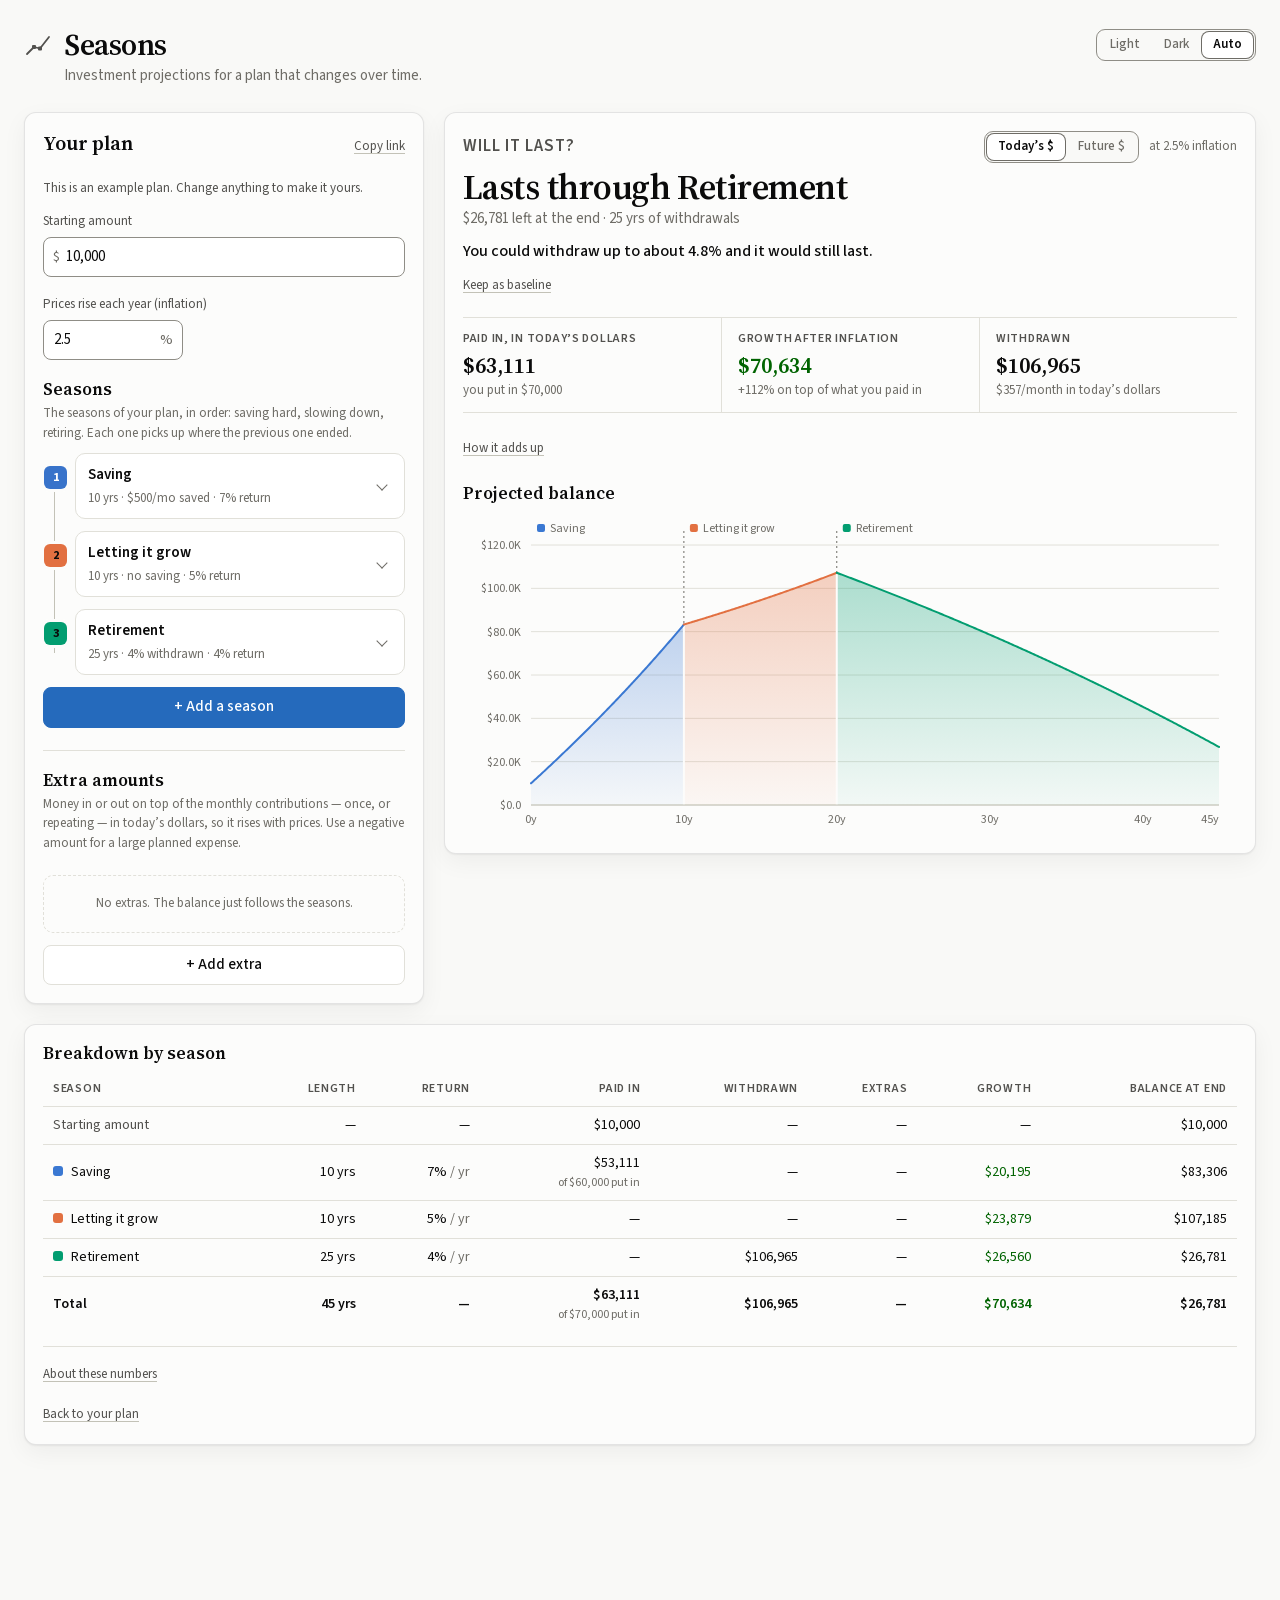
==== commit 031feb03: "Fix critique #22 P1s and anchor P2: undo follows the season, not its position; name the expense behi" ====
--- a/index.html
+++ b/index.html
@@ -8,9 +8,9 @@
 <link rel="preload" href="fonts/source-sans-3-latin.woff2" as="font" type="font/woff2" crossorigin>
 <link rel="preload" href="fonts/source-serif-4-latin.woff2" as="font" type="font/woff2" crossorigin>
 <!-- ?v= busts browser caches: bump it whenever CSS or JS changes (see CLAUDE.md). -->
-<link rel="stylesheet" href="styles.css?v=2026-10-29.7">
+<link rel="stylesheet" href="styles.css?v=2026-10-30.1">
 <!-- Blocking on purpose: stamps the theme before first paint. -->
-<script src="js/theme.js?v=2026-10-29.7"></script>
+<script src="js/theme.js?v=2026-10-30.1"></script>
 </head>
 <body>
 
@@ -198,8 +198,8 @@
 <!-- What a toast says, spoken from a region that is always present (the toast itself hides and shows). -->
 <p class="sr-only" id="toast-live" role="status"></p>
 
-<script src="js/calc.js?v=2026-10-29.7"></script>
-<script src="js/chart.js?v=2026-10-29.7"></script>
-<script src="js/app.js?v=2026-10-29.7"></script>
+<script src="js/calc.js?v=2026-10-30.1"></script>
+<script src="js/chart.js?v=2026-10-30.1"></script>
+<script src="js/app.js?v=2026-10-30.1"></script>
 </body>
 </html>
--- a/styles.css
+++ b/styles.css
@@ -314,7 +314,11 @@
 .period.collapsed { padding-top: 8px; padding-bottom: 8px; }
 .period.collapsed .period-node { top: 12px; }
 @media (hover: hover) { .period.collapsed .card-summary:hover .card-summary-name { text-decoration: underline; text-decoration-color: var(--axis); text-underline-offset: 3px; } }
-.card-summary-name { font-weight: 600; overflow-wrap: anywhere; }
+.card-summary-name {
+  font-weight: 600; overflow-wrap: anywhere;
+  /* Two lines at most, ending in an ellipsis rather than a cut word. */
+  display: -webkit-box; -webkit-line-clamp: 2; line-clamp: 2; -webkit-box-orient: vertical; overflow: hidden;
+}
 /* A quiet chevron: the row opens. Neutral ink, drawn in CSS. */
 .period.collapsed .card-summary::after {
   content: ""; position: absolute; right: 6px; top: 50%; width: 7px; height: 7px; margin-top: -5px;
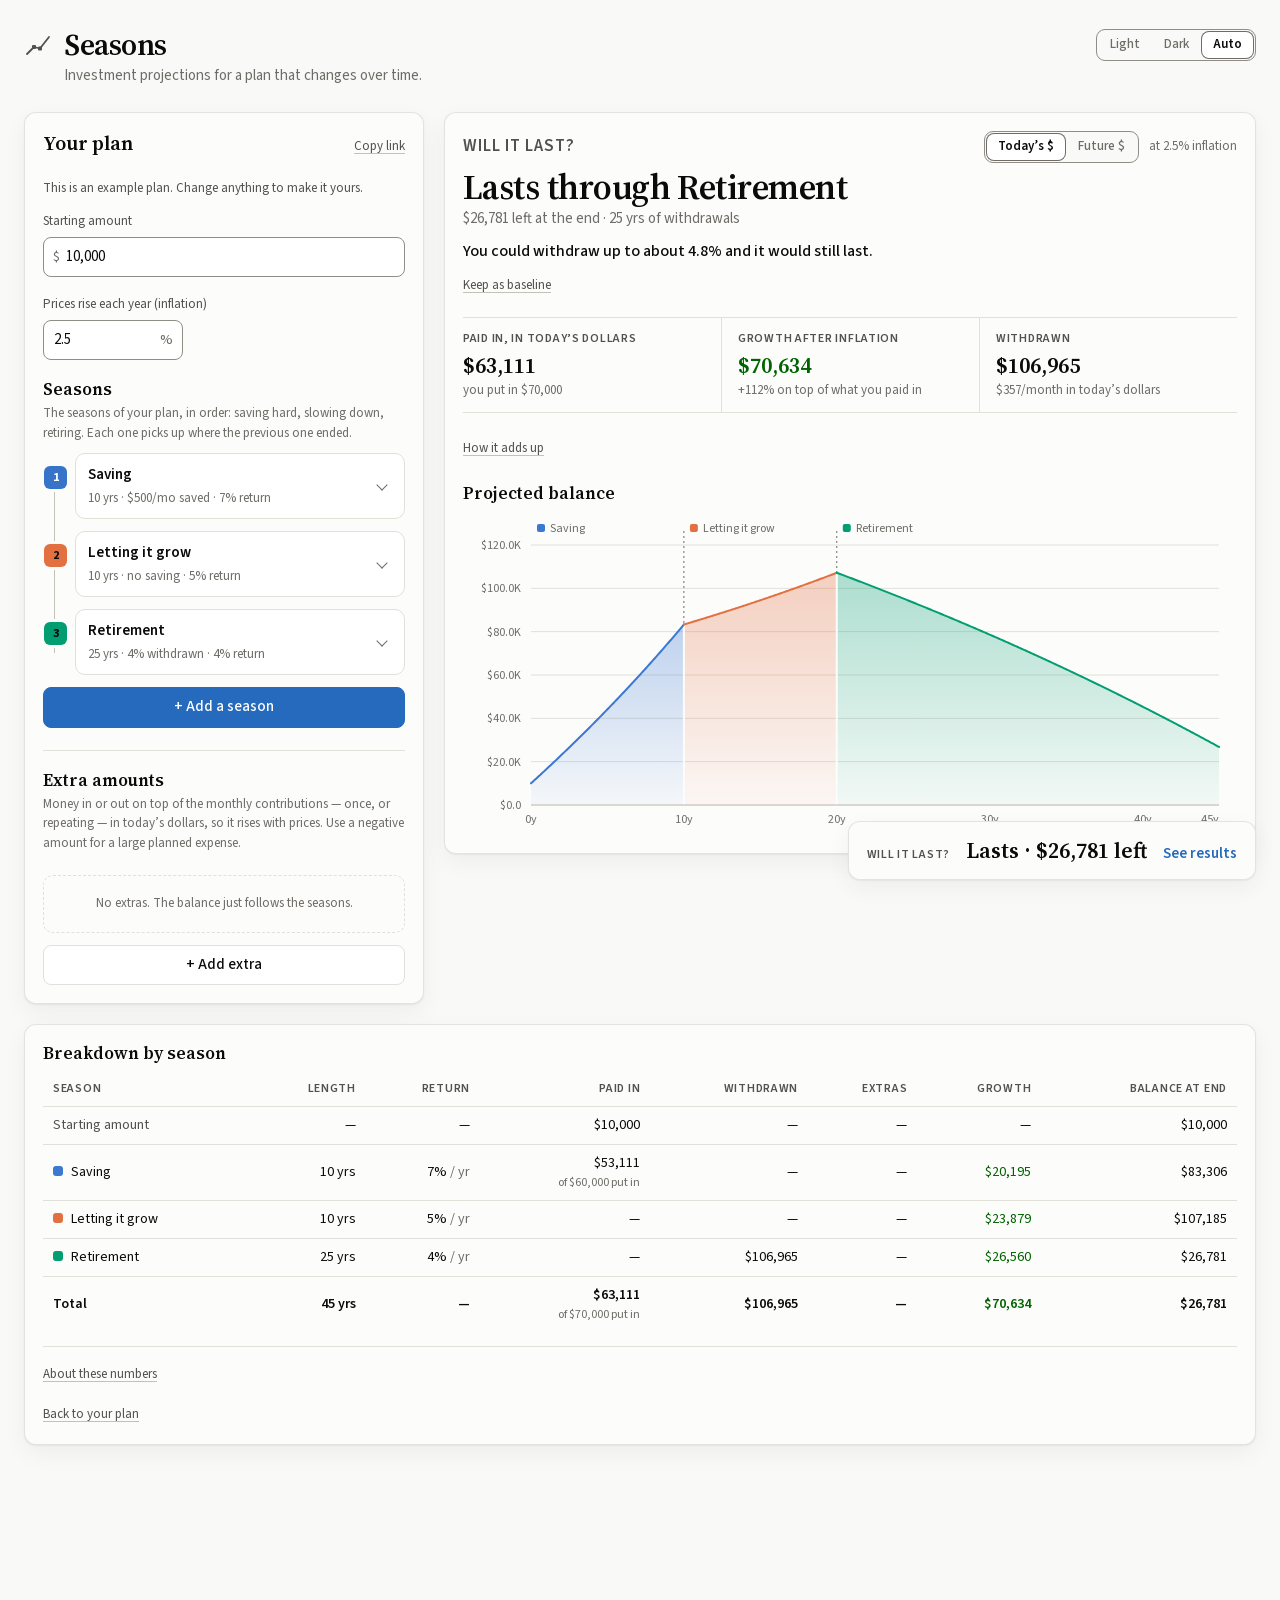
==== commit 2a6d8d1e: "Fix critique #22 P2s: Until ignores half-typed junk; phone toast clears new cards and the results; n" ====
--- a/index.html
+++ b/index.html
@@ -8,9 +8,9 @@
 <link rel="preload" href="fonts/source-sans-3-latin.woff2" as="font" type="font/woff2" crossorigin>
 <link rel="preload" href="fonts/source-serif-4-latin.woff2" as="font" type="font/woff2" crossorigin>
 <!-- ?v= busts browser caches: bump it whenever CSS or JS changes (see CLAUDE.md). -->
-<link rel="stylesheet" href="styles.css?v=2026-10-30.1">
+<link rel="stylesheet" href="styles.css?v=2026-10-30.2">
 <!-- Blocking on purpose: stamps the theme before first paint. -->
-<script src="js/theme.js?v=2026-10-30.1"></script>
+<script src="js/theme.js?v=2026-10-30.2"></script>
 </head>
 <body>
 
@@ -198,8 +198,8 @@
 <!-- What a toast says, spoken from a region that is always present (the toast itself hides and shows). -->
 <p class="sr-only" id="toast-live" role="status"></p>
 
-<script src="js/calc.js?v=2026-10-30.1"></script>
-<script src="js/chart.js?v=2026-10-30.1"></script>
-<script src="js/app.js?v=2026-10-30.1"></script>
+<script src="js/calc.js?v=2026-10-30.2"></script>
+<script src="js/chart.js?v=2026-10-30.2"></script>
+<script src="js/app.js?v=2026-10-30.2"></script>
 </body>
 </html>
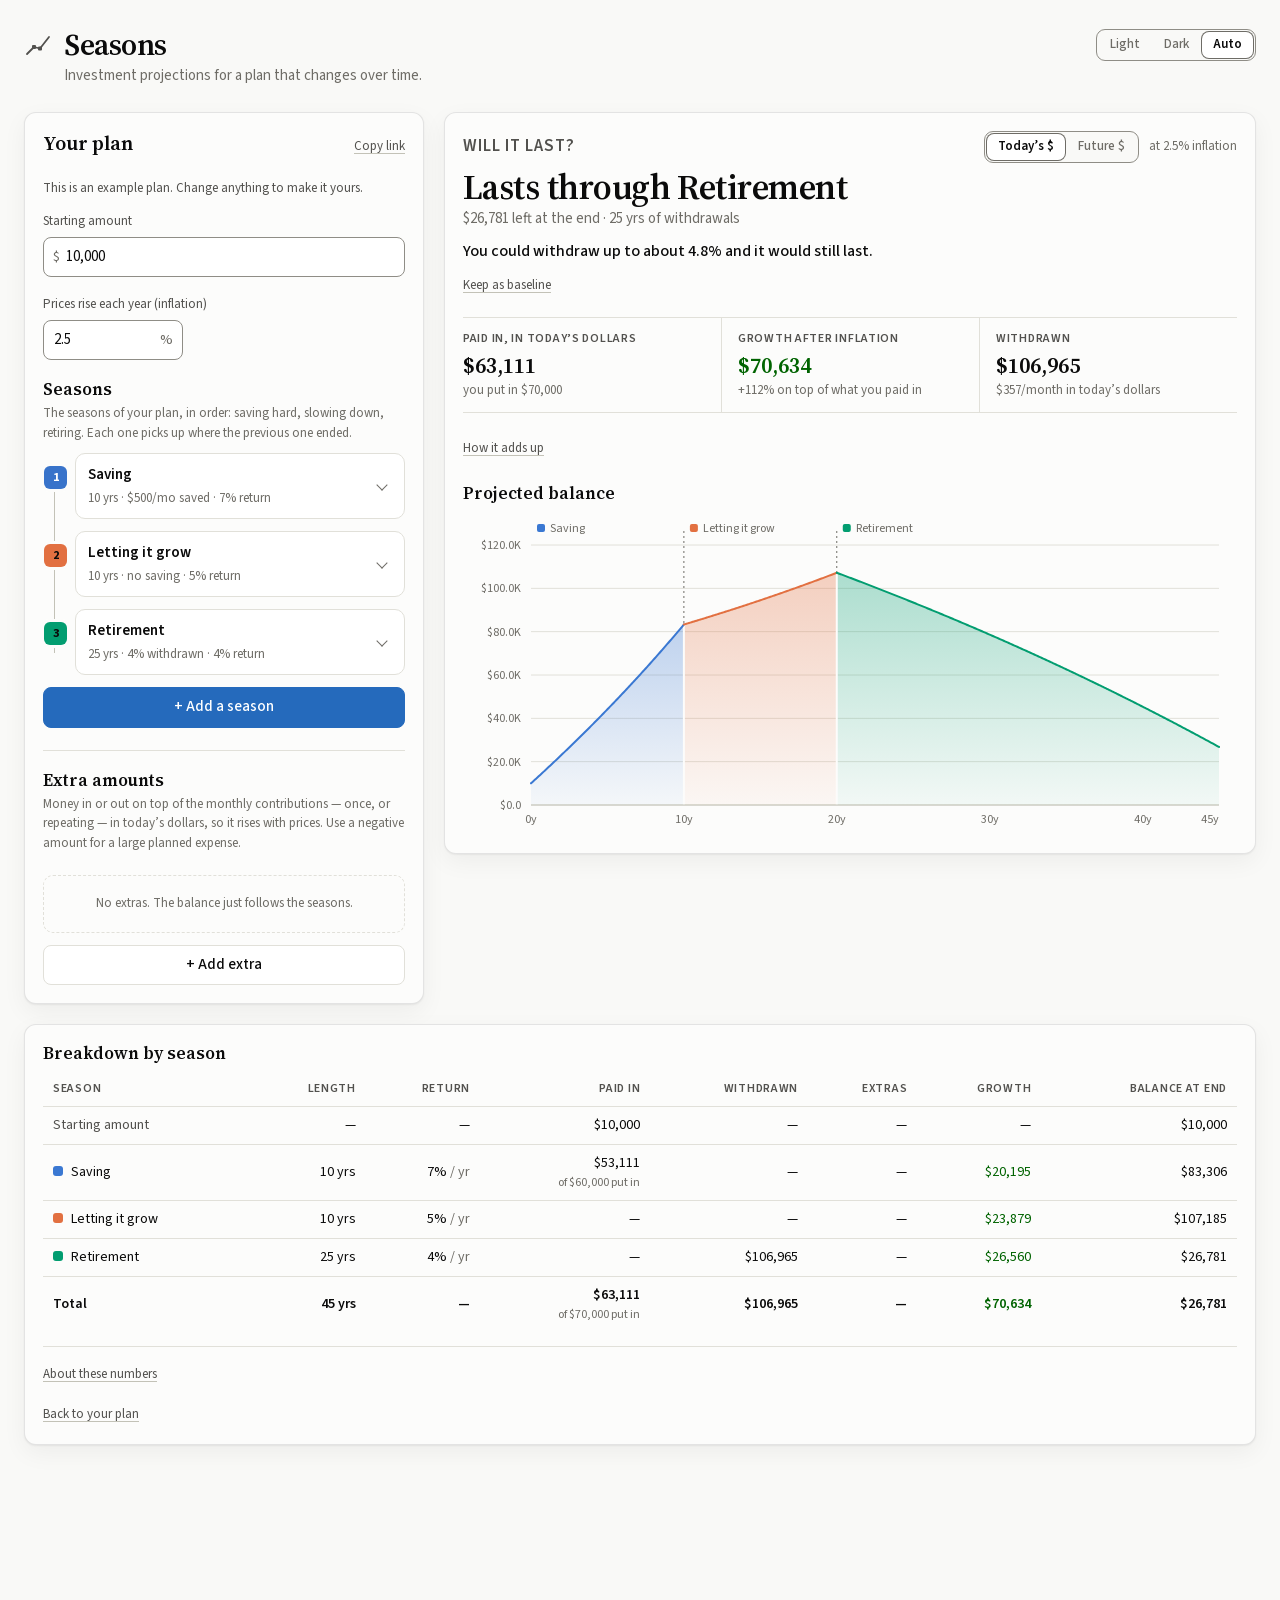
==== commit 2424abe0: "Fix critique #22 P3s: toast and undo wording, inflation field rule, hint placement, baseline row, ch" ====
--- a/index.html
+++ b/index.html
@@ -8,9 +8,9 @@
 <link rel="preload" href="fonts/source-sans-3-latin.woff2" as="font" type="font/woff2" crossorigin>
 <link rel="preload" href="fonts/source-serif-4-latin.woff2" as="font" type="font/woff2" crossorigin>
 <!-- ?v= busts browser caches: bump it whenever CSS or JS changes (see CLAUDE.md). -->
-<link rel="stylesheet" href="styles.css?v=2026-10-30.2">
+<link rel="stylesheet" href="styles.css?v=2026-10-30.3">
 <!-- Blocking on purpose: stamps the theme before first paint. -->
-<script src="js/theme.js?v=2026-10-30.2"></script>
+<script src="js/theme.js?v=2026-10-30.3"></script>
 </head>
 <body>
 
@@ -118,8 +118,8 @@
       <!-- What would change the outcome: how much a plan could withdraw, or what would make it last. -->
       <p class="lever" id="lever-note" hidden></p>
       <div class="baseline-row">
+        <span class="baseline-delta" id="baseline-delta" hidden></span>
         <button type="button" class="link-btn" id="keep-baseline">Keep as baseline</button>
-        <span class="baseline-delta" id="baseline-delta" hidden></span>
         <button type="button" class="link-btn" id="clear-baseline" hidden>Clear baseline</button>
       </div>
     </div>
@@ -198,8 +198,8 @@
 <!-- What a toast says, spoken from a region that is always present (the toast itself hides and shows). -->
 <p class="sr-only" id="toast-live" role="status"></p>
 
-<script src="js/calc.js?v=2026-10-30.2"></script>
-<script src="js/chart.js?v=2026-10-30.2"></script>
-<script src="js/app.js?v=2026-10-30.2"></script>
+<script src="js/calc.js?v=2026-10-30.3"></script>
+<script src="js/chart.js?v=2026-10-30.3"></script>
+<script src="js/app.js?v=2026-10-30.3"></script>
 </body>
 </html>
--- a/styles.css
+++ b/styles.css
@@ -543,7 +543,7 @@
 .tip-dot { width: 9px; height: 9px; border-radius: 3px; flex: none; }
 
 .legend { display: flex; flex-wrap: wrap; gap: 6px 16px; margin-top: 10px; }
-.legend-item { display: flex; align-items: center; gap: 6px; font-size: var(--text-note); color: var(--ink-2); }
+.legend-item { display: flex; align-items: center; gap: 6px; font-size: var(--text-note); color: var(--ink-2); min-width: 0; overflow-wrap: anywhere; }
 .legend[hidden] { display: none; }
 .legend-meta { color: var(--muted); }
 .legend-dash { color: var(--muted); flex: none; }
@@ -560,7 +560,7 @@
   margin-top: 8px; padding-top: 8px; border-top: 1px dashed var(--line);
 }
 .extras-legend[hidden] { display: none; }
-.extra-item { display: flex; align-items: center; gap: 6px; font-size: var(--text-note); color: var(--ink-2); }
+.extra-item { display: flex; align-items: center; gap: 6px; font-size: var(--text-note); color: var(--ink-2); min-width: 0; overflow-wrap: anywhere; }
 .extra-meta { color: var(--muted); font-variant-numeric: tabular-nums; }
 
 /* One-off named in the tooltip, under the balance and period lines. */
@@ -633,6 +633,10 @@
 /* A native select drawn like the unit picker: same chevron, and it takes the field's height on touch. */
 .select-wrap { position: relative; display: block; }
 .select-wrap select { width: 100%; height: 100%; -webkit-appearance: none; appearance: none; padding-right: 30px; }
+/* A long season name in a select or a table cell wraps or truncates; it never widens the page. */
+.select-wrap, .anchor-row > *, .windfall-grid > *, .windfall-list > li, .period-list > li { min-width: 0; }
+.select-wrap select { max-width: 100%; text-overflow: ellipsis; }
+.breakdown .cell, .months-note, .field-note, .warn-note { overflow-wrap: anywhere; }
 .select-wrap::after {
   content: ""; position: absolute; right: 12px; top: 50%; width: 5px; height: 5px;
   margin-top: -4px; pointer-events: none; color: var(--muted);
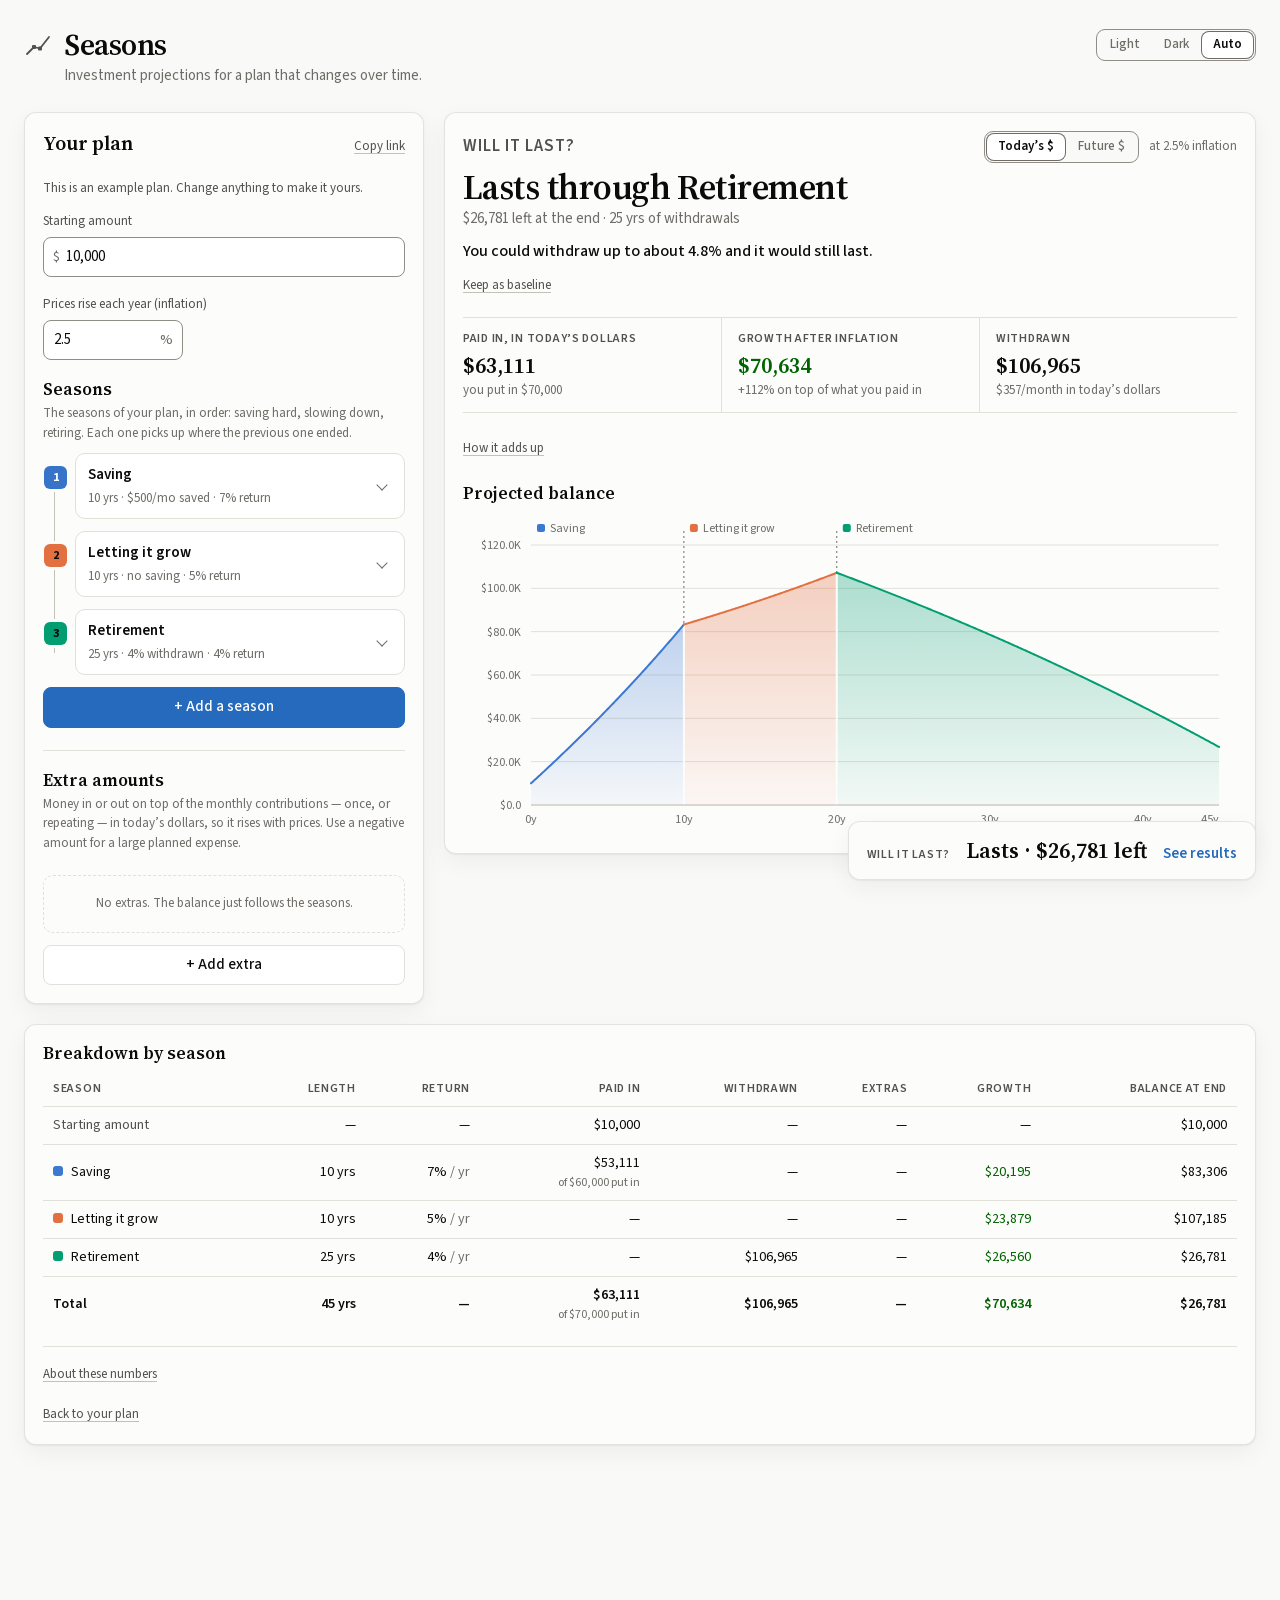
==== commit 82a0438d: "Fix critique #23 P1s behind two cross-cutting guards (state matrix, undo walk) - A dip only "recover" ====
--- a/index.html
+++ b/index.html
@@ -8,9 +8,9 @@
 <link rel="preload" href="fonts/source-sans-3-latin.woff2" as="font" type="font/woff2" crossorigin>
 <link rel="preload" href="fonts/source-serif-4-latin.woff2" as="font" type="font/woff2" crossorigin>
 <!-- ?v= busts browser caches: bump it whenever CSS or JS changes (see CLAUDE.md). -->
-<link rel="stylesheet" href="styles.css?v=2026-10-30.3">
+<link rel="stylesheet" href="styles.css?v=2026-10-30.4">
 <!-- Blocking on purpose: stamps the theme before first paint. -->
-<script src="js/theme.js?v=2026-10-30.3"></script>
+<script src="js/theme.js?v=2026-10-30.4"></script>
 </head>
 <body>
 
@@ -198,8 +198,8 @@
 <!-- What a toast says, spoken from a region that is always present (the toast itself hides and shows). -->
 <p class="sr-only" id="toast-live" role="status"></p>
 
-<script src="js/calc.js?v=2026-10-30.3"></script>
-<script src="js/chart.js?v=2026-10-30.3"></script>
-<script src="js/app.js?v=2026-10-30.3"></script>
+<script src="js/calc.js?v=2026-10-30.4"></script>
+<script src="js/chart.js?v=2026-10-30.4"></script>
+<script src="js/app.js?v=2026-10-30.4"></script>
 </body>
 </html>
